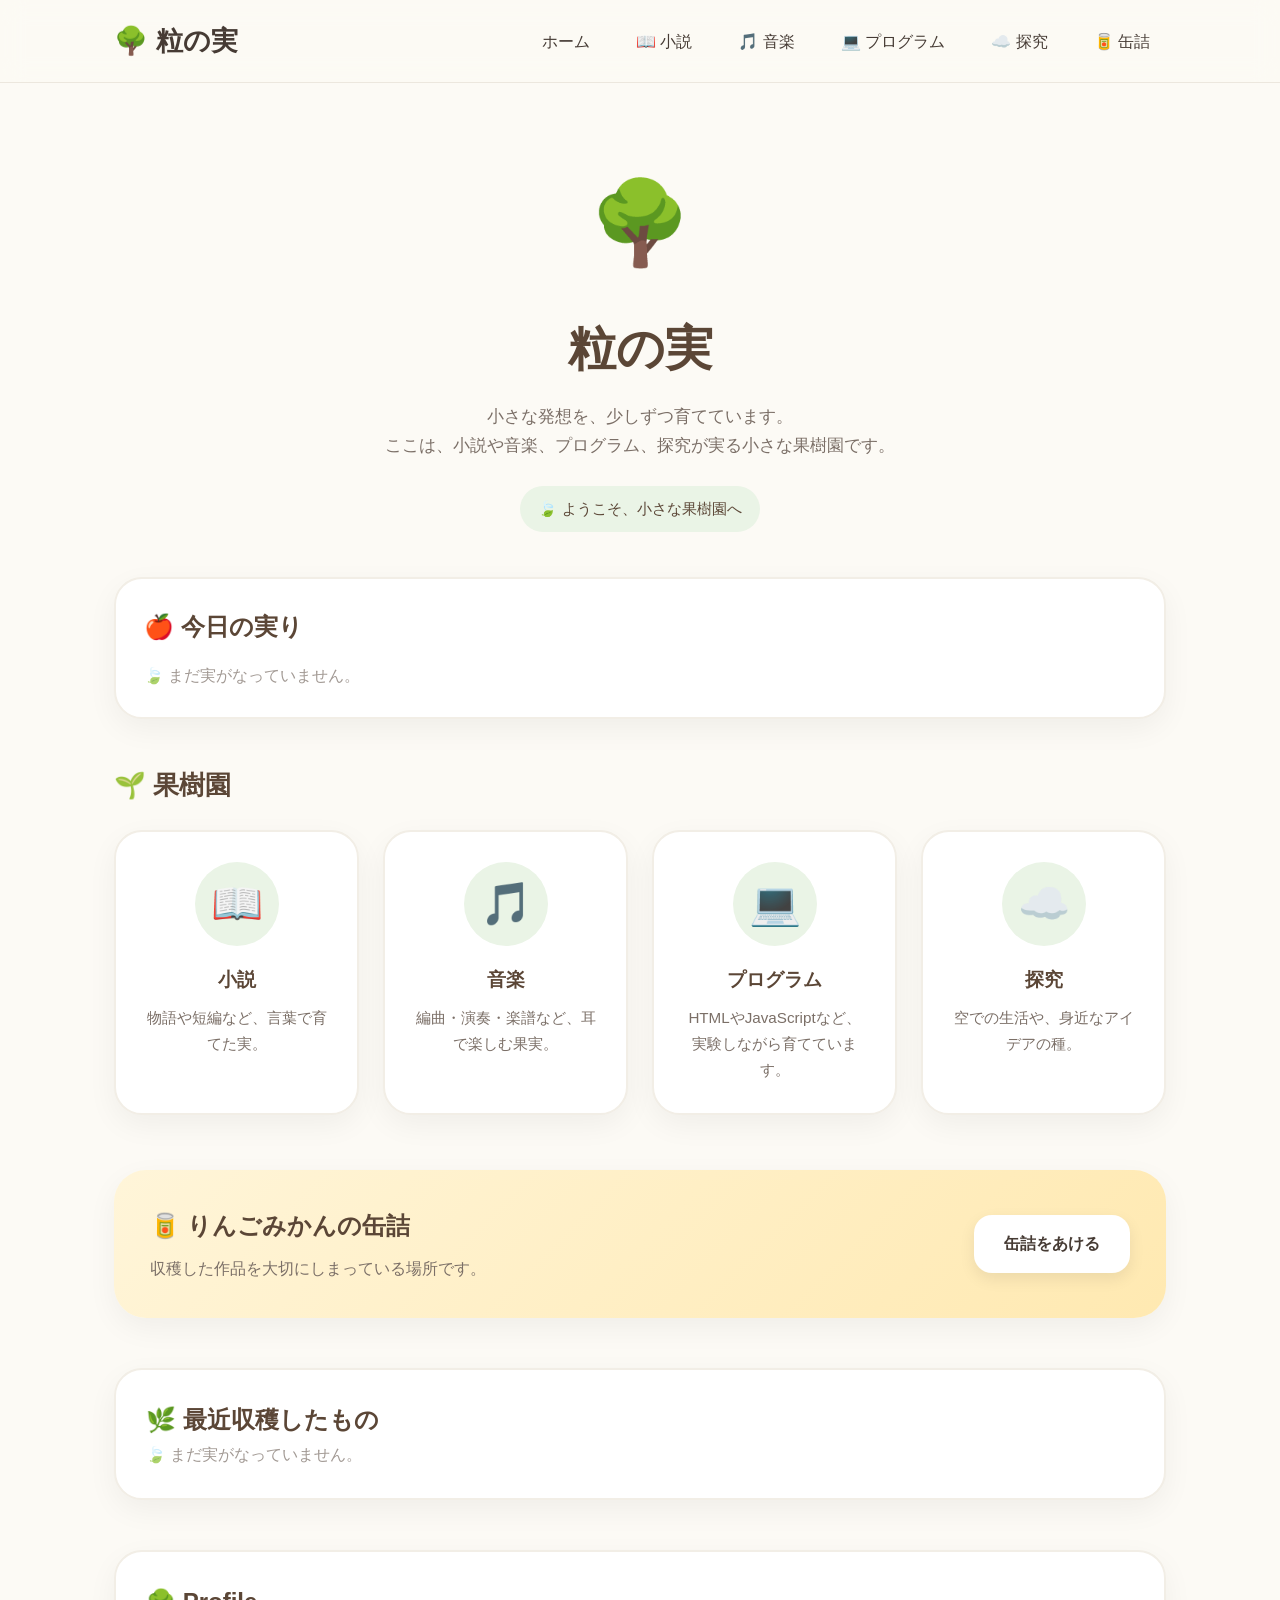
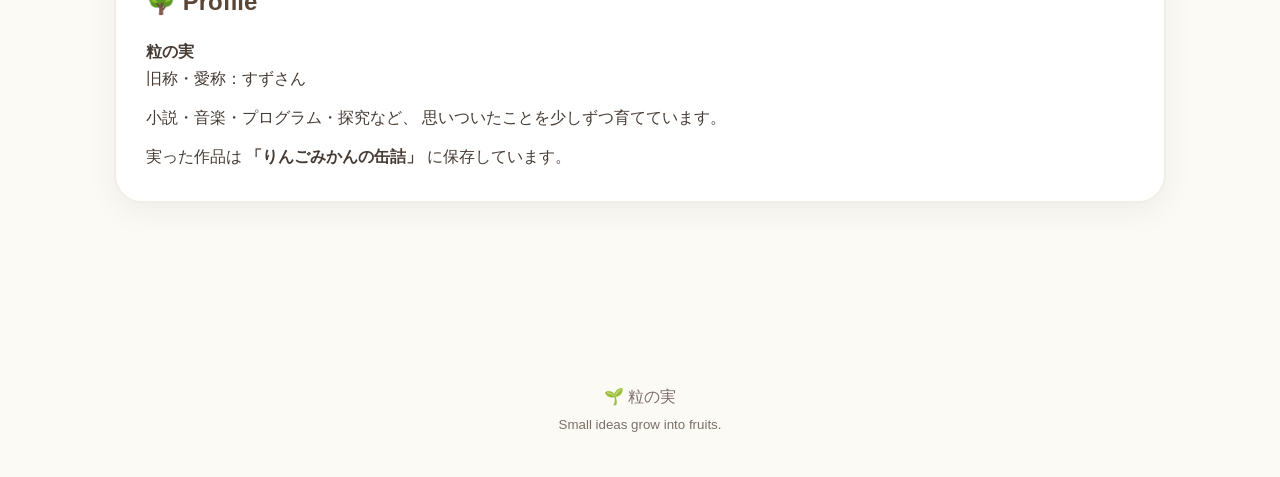
==== index.html @ fd1dbc41 "Add files via upload" ====
<!DOCTYPE html>
<html lang="ja">

<head>

<meta charset="UTF-8">
<meta name="viewport" content="width=device-width,initial-scale=1.0">

<title>粒の実</title>

<meta name="description"
content="小さな発想を、少しずつ育てています。小説・音楽・プログラム・探究をまとめた小さな果樹園です。">

<link rel="stylesheet" href="css/style.css">

</head>

<body>

<header>

<div class="nav">

<a href="index.html" class="logo">

🌳 粒の実

</a>

<nav class="menu">

<a href="index.html">

ホーム

</a>

<a href="novel/">

📖 小説

</a>

<a href="music/">

🎵 音楽

</a>

<a href="program/">

💻 プログラム

</a>

<a href="explore/">

☁️ 探究

</a>

<a href="archive/">

🥫 缶詰

</a>

</nav>

</div>

</header>

<main>

<section class="hero">

<div class="tree">

🌳

</div>

<h1>

粒の実

</h1>

<p>

小さな発想を、少しずつ育てています。<br>

ここは、小説や音楽、プログラム、探究が実る小さな果樹園です。

</p>

<div class="tag">

🍃 ようこそ、小さな果樹園へ

</div>

</section>

<div class="container">

<section class="notice">

<h2>

🍎 今日の実り

</h2>

<div id="today">

<div class="loading">

実を収穫しています...

</div>

</div>

</section>

<section>

<h2 class="section-title">

🌱 果樹園

</h2>

<div class="grid">

<a class="card" href="novel/">

<div class="icon">

📖

</div>

<h3>

小説

</h3>

<p>

物語や短編など、言葉で育てた実。

</p>

</a>

<a class="card" href="music/">

<div class="icon">

🎵

</div>

<h3>

音楽

</h3>

<p>

編曲・演奏・楽譜など、耳で楽しむ果実。

</p>

</a>

<a class="card" href="program/">

<div class="icon">

💻

</div>

<h3>

プログラム

</h3>

<p>

HTMLやJavaScriptなど、実験しながら育てています。

</p>

</a>

<a class="card" href="explore/">

<div class="icon">

☁️

</div>

<h3>

探究

</h3>

<p>

空での生活や、身近なアイデアの種。

</p>

</a>

</div>

</section>

<section class="archive">

<div>

<h2>

🥫 りんごみかんの缶詰

</h2>

<p>

収穫した作品を大切にしまっている場所です。

</p>

</div>

<a class="archiveButton" href="archive/">

缶詰をあける

</a>

</section>

<section class="recent">

<h2>

🌿 最近収穫したもの

</h2>

<div id="recent">

<div class="loading">

果樹園を歩いています...

</div>

</div>

</section>

<section class="profile">

<h2>

🌳 Profile

</h2>

<p>

<strong>

粒の実

</strong>

<br>

旧称・愛称：すずさん

</p>

<p>

小説・音楽・プログラム・探究など、

思いついたことを少しずつ育てています。

</p>

<p>

実った作品は

<strong>

「りんごみかんの缶詰」

</strong>

に保存しています。

</p>

</section>

</div>

</main>

<footer>

<div>

🌱 粒の実

</div>

<small>

Small ideas grow into fruits.

</small>

</footer>

<script src="js/config.js"></script>

<script src="js/api.js"></script>

<script src="js/home.js"></script>

</body>

</html>
---- css/style.css ----
:root{

    --bg:#fcfaf5;
    --card:#ffffff;

    --green:#9fc78f;
    --green-light:#eaf4e6;

    --orange:#ffc96b;
    --apple:#ff9b8d;

    --brown:#5b4636;

    --text:#463b34;
    --sub:#7b6f67;

    --border:#ece7de;

    --shadow:
        0 10px 30px rgba(0,0,0,.05);

    --radius:28px;

    --transition:.25s;

    --max-width:1100px;

}

*{

    margin:0;

    padding:0;

    box-sizing:border-box;

}

html{

    scroll-behavior:smooth;

}

body{

    background:var(--bg);

    color:var(--text);

    font-family:

    "Segoe UI",

    "Hiragino Sans",

    "Yu Gothic",

    sans-serif;

    line-height:1.7;

}

img{

    max-width:100%;

    display:block;

}

a{

    color:inherit;

    text-decoration:none;

}

button{

    font:inherit;

}

/* ------------------ Header ------------------ */

header{

    position:sticky;

    top:0;

    z-index:100;

    backdrop-filter:blur(12px);

    background:

    rgba(252,250,245,.82);

    border-bottom:

    1px solid var(--border);

}

.nav{

    max-width:var(--max-width);

    margin:auto;

    display:flex;

    justify-content:space-between;

    align-items:center;

    gap:30px;

    padding:

    18px 24px;

}

.logo{

    font-size:1.7rem;

    font-weight:800;

    transition:var(--transition);

}

.logo:hover{

    transform:scale(1.03);

}

.menu{

    display:flex;

    gap:14px;

    flex-wrap:wrap;

}

.menu a{

    padding:

    8px 16px;

    border-radius:999px;

    transition:var(--transition);

}

.menu a:hover{

    background:

    var(--green-light);

}

/* ------------------ Hero ------------------ */

.hero{

    max-width:var(--max-width);

    margin:auto;

    text-align:center;

    padding:

    70px 24px 45px;

}

.tree{

    font-size:82px;

    display:inline-block;

    animation:

    sway 6s ease-in-out infinite;

    transform-origin:

    bottom center;

}

@keyframes sway{

    0%,100%{

        transform:

        rotate(-4deg);

    }

    50%{

        transform:

        rotate(4deg);

    }

}

.hero h1{

    margin-top:15px;

    font-size:3rem;

    color:var(--brown);

}

.hero p{

    margin-top:14px;

    color:var(--sub);

    font-size:1.05rem;

}

.tag{

    display:inline-block;

    margin-top:26px;

    padding:

    10px 18px;

    background:

    var(--green-light);

    color:

    var(--brown);

    border-radius:999px;

    font-size:.95rem;

}

/* ------------------ Layout ------------------ */

.container{

    max-width:var(--max-width);

    margin:auto;

    padding:

    0 24px 70px;

}

.loading{

    color:var(--sub);

    opacity:.7;

}

/* ------------------ Notice ------------------ */

.notice{

    background:

    var(--card);

    border-radius:

    var(--radius);

    padding:

    28px;

    border:

    2px solid #f2eee6;

    box-shadow:

    var(--shadow);

}

.notice h2{

    margin-bottom:14px;

    color:

    var(--brown);

}

/* ------------------ Section ------------------ */

.section-title{

    margin:

    45px 0 22px;

    color:

    var(--brown);

    font-size:1.6rem;

}

/* ------------------ Grid ------------------ */

.grid{

    display:grid;

    grid-template-columns:

    repeat(auto-fit,minmax(240px,1fr));

    gap:24px;

}

/* ------------------ Card ------------------ */

.card{

    background:

    var(--card);

    border-radius:

    var(--radius);

    padding:

    30px;

    border:

    2px solid #f2eee6;

    transition:

    .25s;

    text-align:center;

    box-shadow:

    var(--shadow);

}

.card:hover{

    transform:

    translateY(-8px);

    border-color:

    var(--green);

}

.icon{

    width:84px;

    height:84px;

    margin:auto;

    display:flex;

    justify-content:center;

    align-items:center;

    border-radius:50%;

    background:

    var(--green-light);

    font-size:42px;

    transition:.25s;

}

.card:hover .icon{

    transform:

    scale(1.08)

    rotate(4deg);

}

.card h3{

    margin-top:18px;

    color:

    var(--brown);

}

.card p{

    margin-top:10px;

    color:

    var(--sub);

    font-size:.95rem;

}

/* ------------------ Archive ------------------ */

.archive{

    margin-top:55px;

    display:flex;

    justify-content:space-between;

    align-items:center;

    gap:30px;

    flex-wrap:wrap;

    padding:36px;

    border-radius:32px;

    background:

    linear-gradient(

    135deg,

    #fff5d9,

    #ffe9b1

    );

    box-shadow:

    var(--shadow);

}

.archive h2{

    color:

    var(--brown);

}

.archive p{

    margin-top:8px;

    color:

    var(--sub);

}

.archiveButton{

    display:inline-block;

    padding:

    15px 30px;

    background:white;

    border-radius:18px;

    font-weight:bold;

    transition:.2s;

    box-shadow:

    0 6px 16px

    rgba(0,0,0,.08);

}

.archiveButton:hover{

    transform:

    translateY(-3px);

}

/* ------------------ Recent ------------------ */

.recent{

    margin-top:50px;

    background:white;

    border-radius:28px;

    padding:30px;

    border:2px solid #f2eee6;

    box-shadow:

    var(--shadow);

}

.recent h2{

    color:var(--brown);

}

.item{

    display:flex;

    gap:14px;

    align-items:flex-start;

    padding:16px 0;

    border-bottom:

    1px dashed #ece7de;

}

.item:last-child{

    border:none;

}

.itemIcon{

    font-size:1.4rem;

}

.itemTitle{

    font-weight:700;

}

.itemDate{

    font-size:.82rem;

    color:var(--sub);

}

/* ------------------ Profile ------------------ */

.profile{

    margin-top:50px;

    background:white;

    border-radius:28px;

    padding:30px;

    border:2px solid #f2eee6;

    box-shadow:var(--shadow);

}

.profile h2{

    margin-bottom:15px;

    color:var(--brown);

}

.profile p{

    margin-top:12px;

}

/* ------------------ Footer ------------------ */

footer{

    margin-top:70px;

    padding:40px;

    text-align:center;

    color:var(--sub);

}

/* ------------------ Animation ------------------ */

.fadeIn{

    animation:

    fadeIn .6s ease;

}

@keyframes fadeIn{

    from{

        opacity:0;

        transform:

        translateY(12px);

    }

    to{

        opacity:1;

        transform:

        translateY(0);

    }

}

/* ------------------ Scrollbar ------------------ */

::-webkit-scrollbar{

    width:10px;

}

::-webkit-scrollbar-track{

    background:#f5f2ec;

}

::-webkit-scrollbar-thumb{

    background:#d7d0c5;

    border-radius:999px;

}

::-webkit-scrollbar-thumb:hover{

    background:#bfb6a7;

}

/* ------------------ Responsive ------------------ */

@media(max-width:900px){

    .hero{

        padding:

        50px 20px 30px;

    }

    .hero h1{

        font-size:2.5rem;

    }

    .archive{

        flex-direction:column;

        text-align:center;

    }

    .nav{

        flex-direction:column;

        gap:18px;

    }

    .menu{

        justify-content:center;

    }

}

@media(max-width:600px){

    .grid{

        grid-template-columns:1fr;

    }

    .tree{

        font-size:68px;

    }

    .hero h1{

        font-size:2.2rem;

    }

    .notice,

    .recent,

    .profile{

        padding:22px;

    }

    .archive{

        padding:28px;

    }

    .card{

        padding:26px;

    }

}
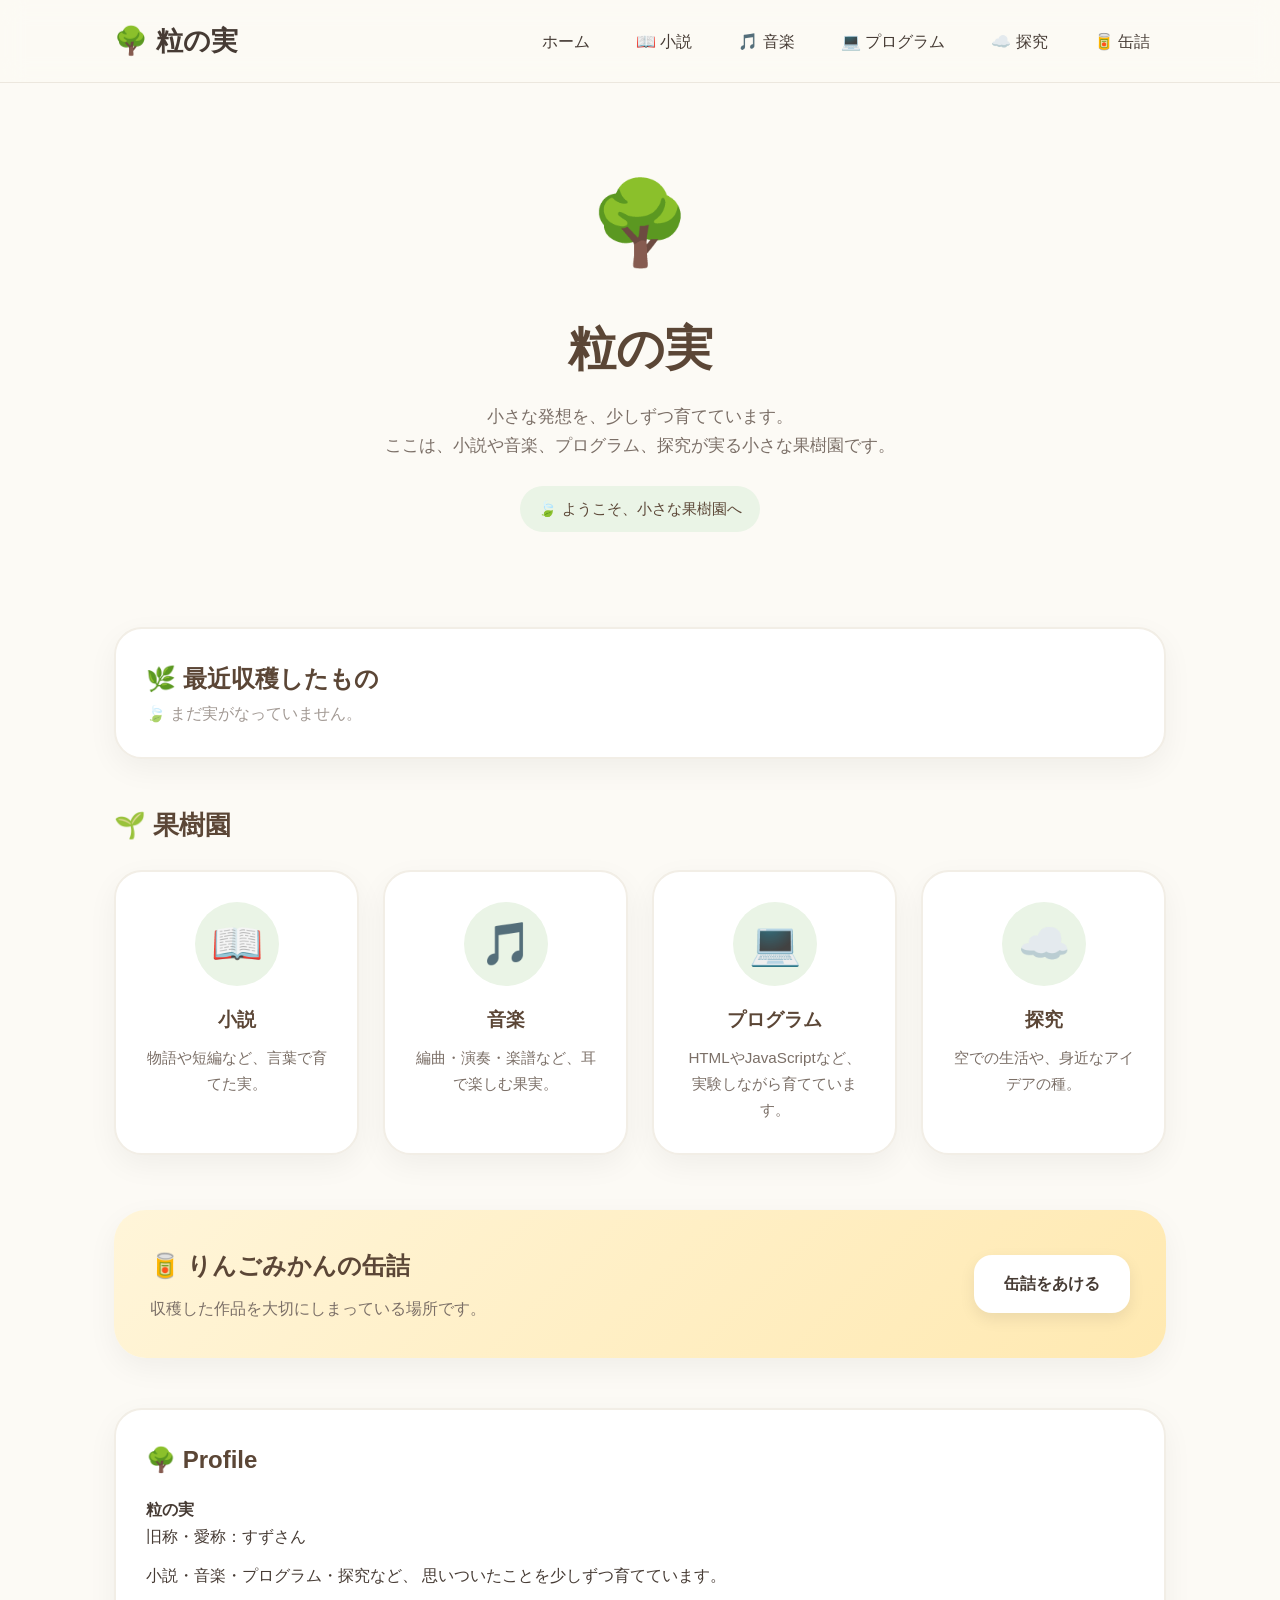
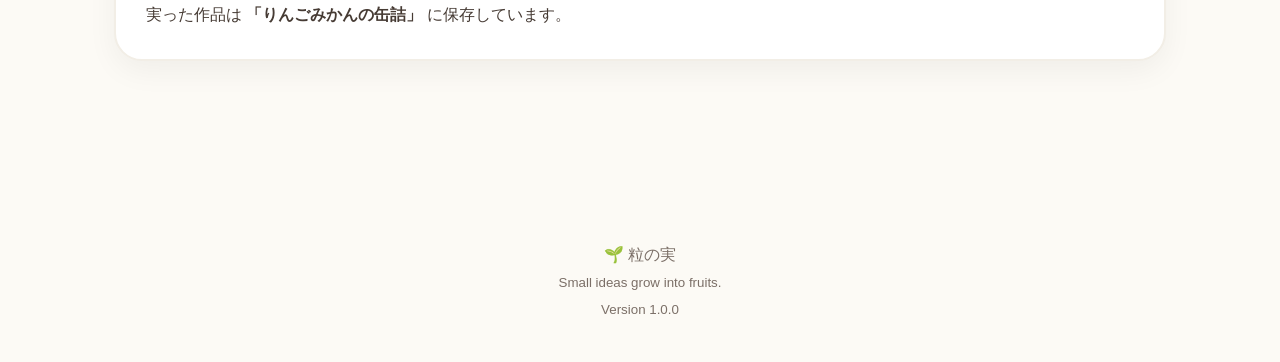
==== commit b7f7a156: "Update index.html with recent changes and comments" ====
--- a/index.html
+++ b/index.html
@@ -8,7 +8,8 @@
 
 <title>粒の実</title>
 
-<meta name="description"
+<meta
+name="description"
 content="小さな発想を、少しずつ育てています。小説・音楽・プログラム・探究をまとめた小さな果樹園です。">
 
 <link rel="stylesheet" href="css/style.css">
@@ -105,25 +106,29 @@
 
 <div class="container">
 
-<section class="notice">
+<!-- 最近収穫したもの -->
+
+<section class="recent featured">
 
 <h2>
 
-🍎 今日の実り
+🌿 最近収穫したもの
 
 </h2>
 
-<div id="today">
+<div id="recent">
 
 <div class="loading">
 
-実を収穫しています...
-
-</div>
-
-</div>
-
-</section>
+果樹園を歩いています...
+
+</div>
+
+</div>
+
+</section>
+
+<!-- 果樹園 -->
 
 <section>
 
@@ -227,6 +232,8 @@
 
 </section>
 
+<!-- 缶詰 -->
+
 <section class="archive">
 
 <div>
@@ -253,34 +260,16 @@
 
 </section>
 
-<section class="recent">
+<!-- プロフィール -->
+
+<section class="profile">
 
 <h2>
 
-🌿 最近収穫したもの
+🌳 Profile
 
 </h2>
 
-<div id="recent">
-
-<div class="loading">
-
-果樹園を歩いています...
-
-</div>
-
-</div>
-
-</section>
-
-<section class="profile">
-
-<h2>
-
-🌳 Profile
-
-</h2>
-
 <p>
 
 <strong>
@@ -337,14 +326,20 @@
 
 </small>
 
+<br>
+
+<small>
+
+Version 1.0.0
+
+</small>
+
 </footer>
 
 <script src="js/config.js"></script>
-
 <script src="js/api.js"></script>
-
 <script src="js/home.js"></script>
 
 </body>
 
-</html>+</html>
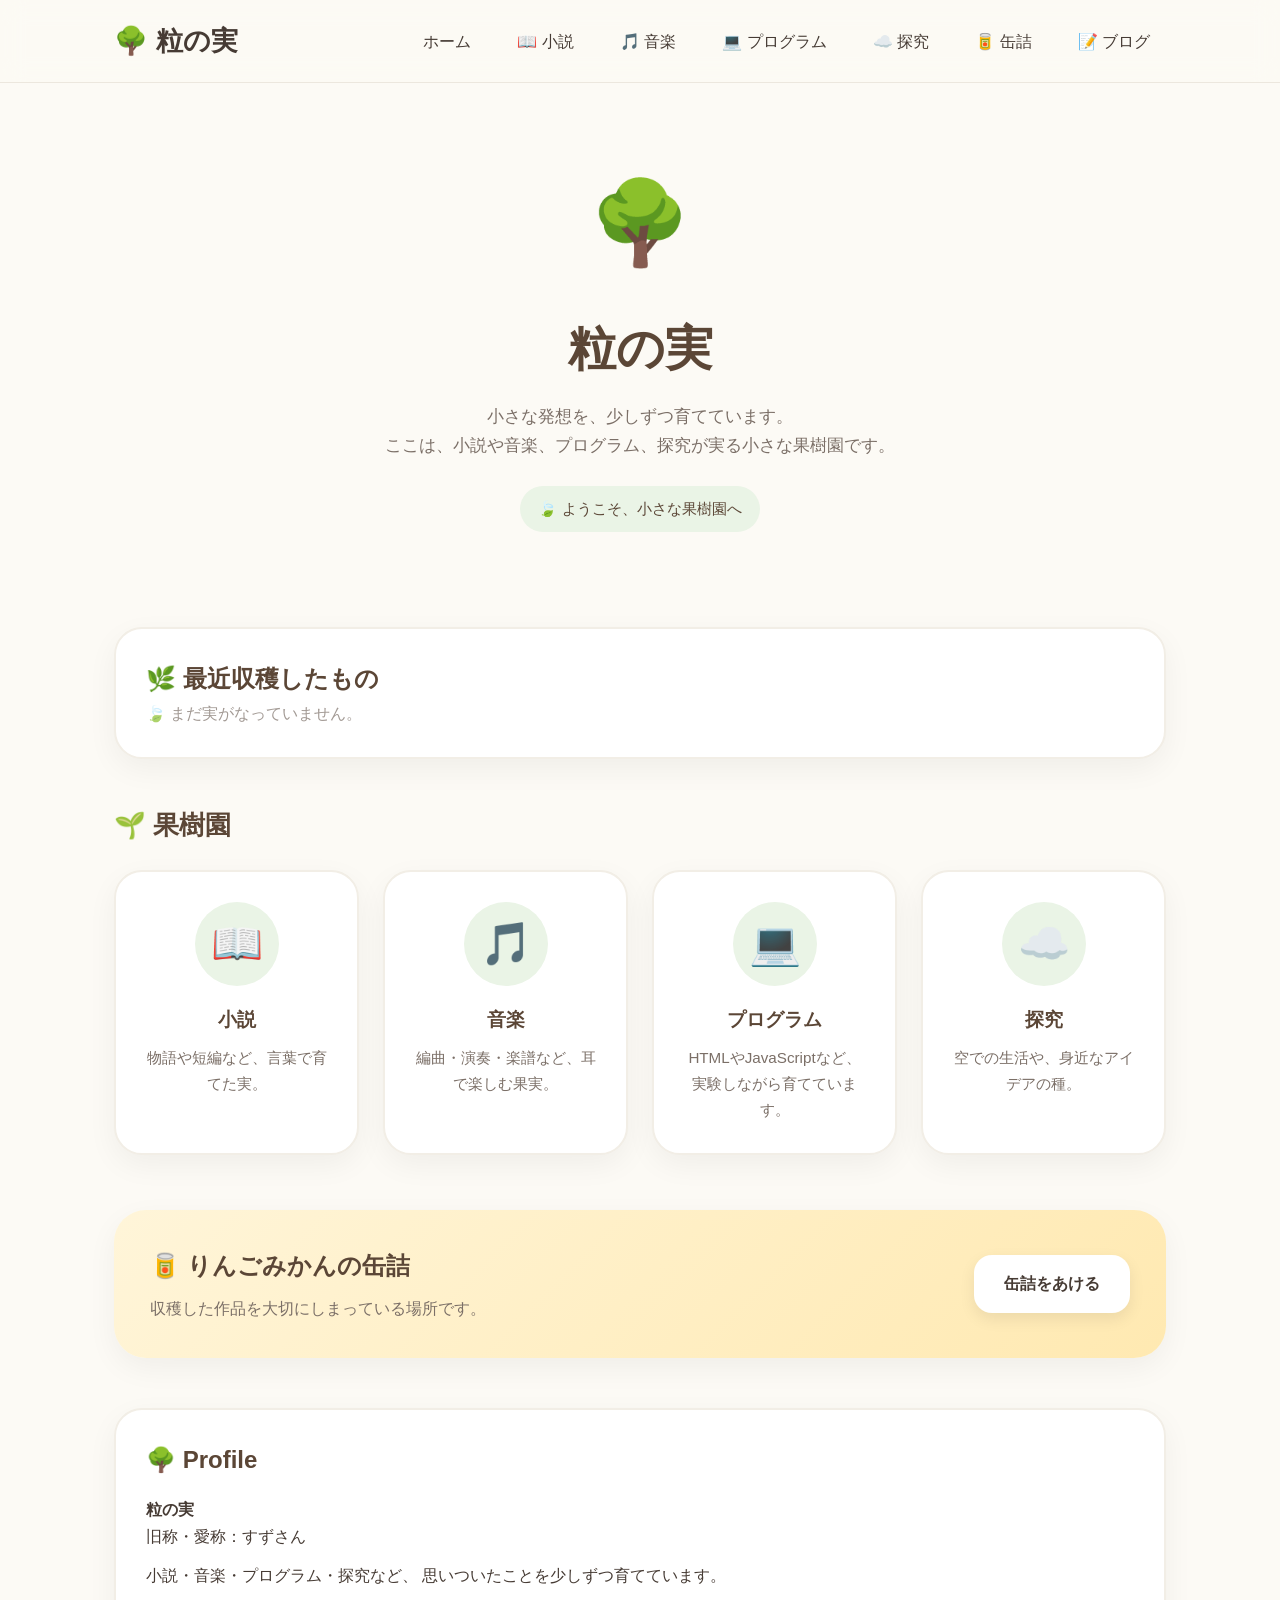
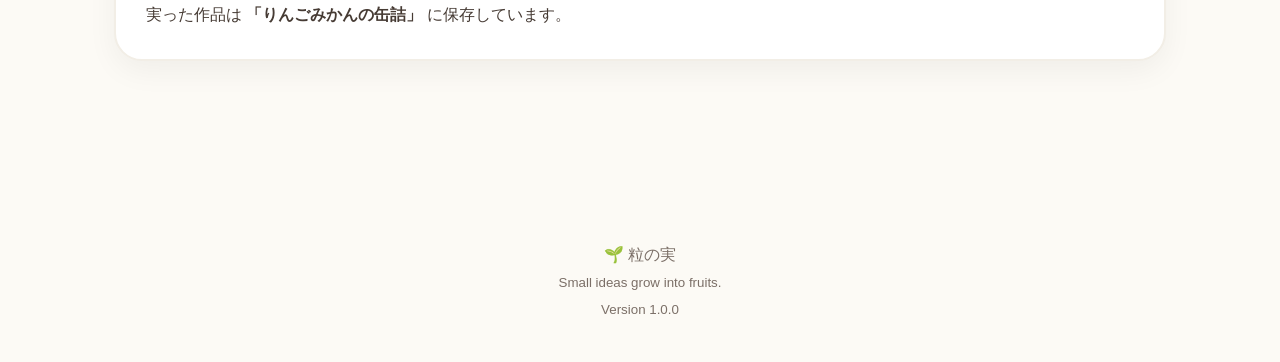
==== commit 1dbfa30b: "Add blog link to navigation in index.html" ====
--- a/index.html
+++ b/index.html
@@ -66,6 +66,13 @@
 
 </a>
 
+  <a href="blog/">
+
+📝 ブログ
+
+</a>
+
+
 </nav>
 
 </div>
--- a/css/style.css
+++ b/css/style.css
@@ -807,4 +807,62 @@
 
     }
 
-}+}
+
+.blogItem{
+
+    display:flex;
+
+    gap:16px;
+
+    align-items:center;
+
+    padding:20px;
+
+    margin-bottom:16px;
+
+    background:white;
+
+    border-radius:20px;
+
+    text-decoration:none;
+
+    color:inherit;
+
+    transition:0.2s;
+
+}
+
+.blogItem:hover{
+
+    transform:translateY(-2px);
+
+}
+
+.blogIcon{
+
+    font-size:2rem;
+
+    flex-shrink:0;
+
+}
+
+.blogContent h3{
+
+    margin:0 0 8px;
+
+}
+
+.blogContent p{
+
+    margin:0 0 8px;
+
+    opacity:0.8;
+
+}
+
+.blogContent small{
+
+    opacity:0.6;
+
+}
